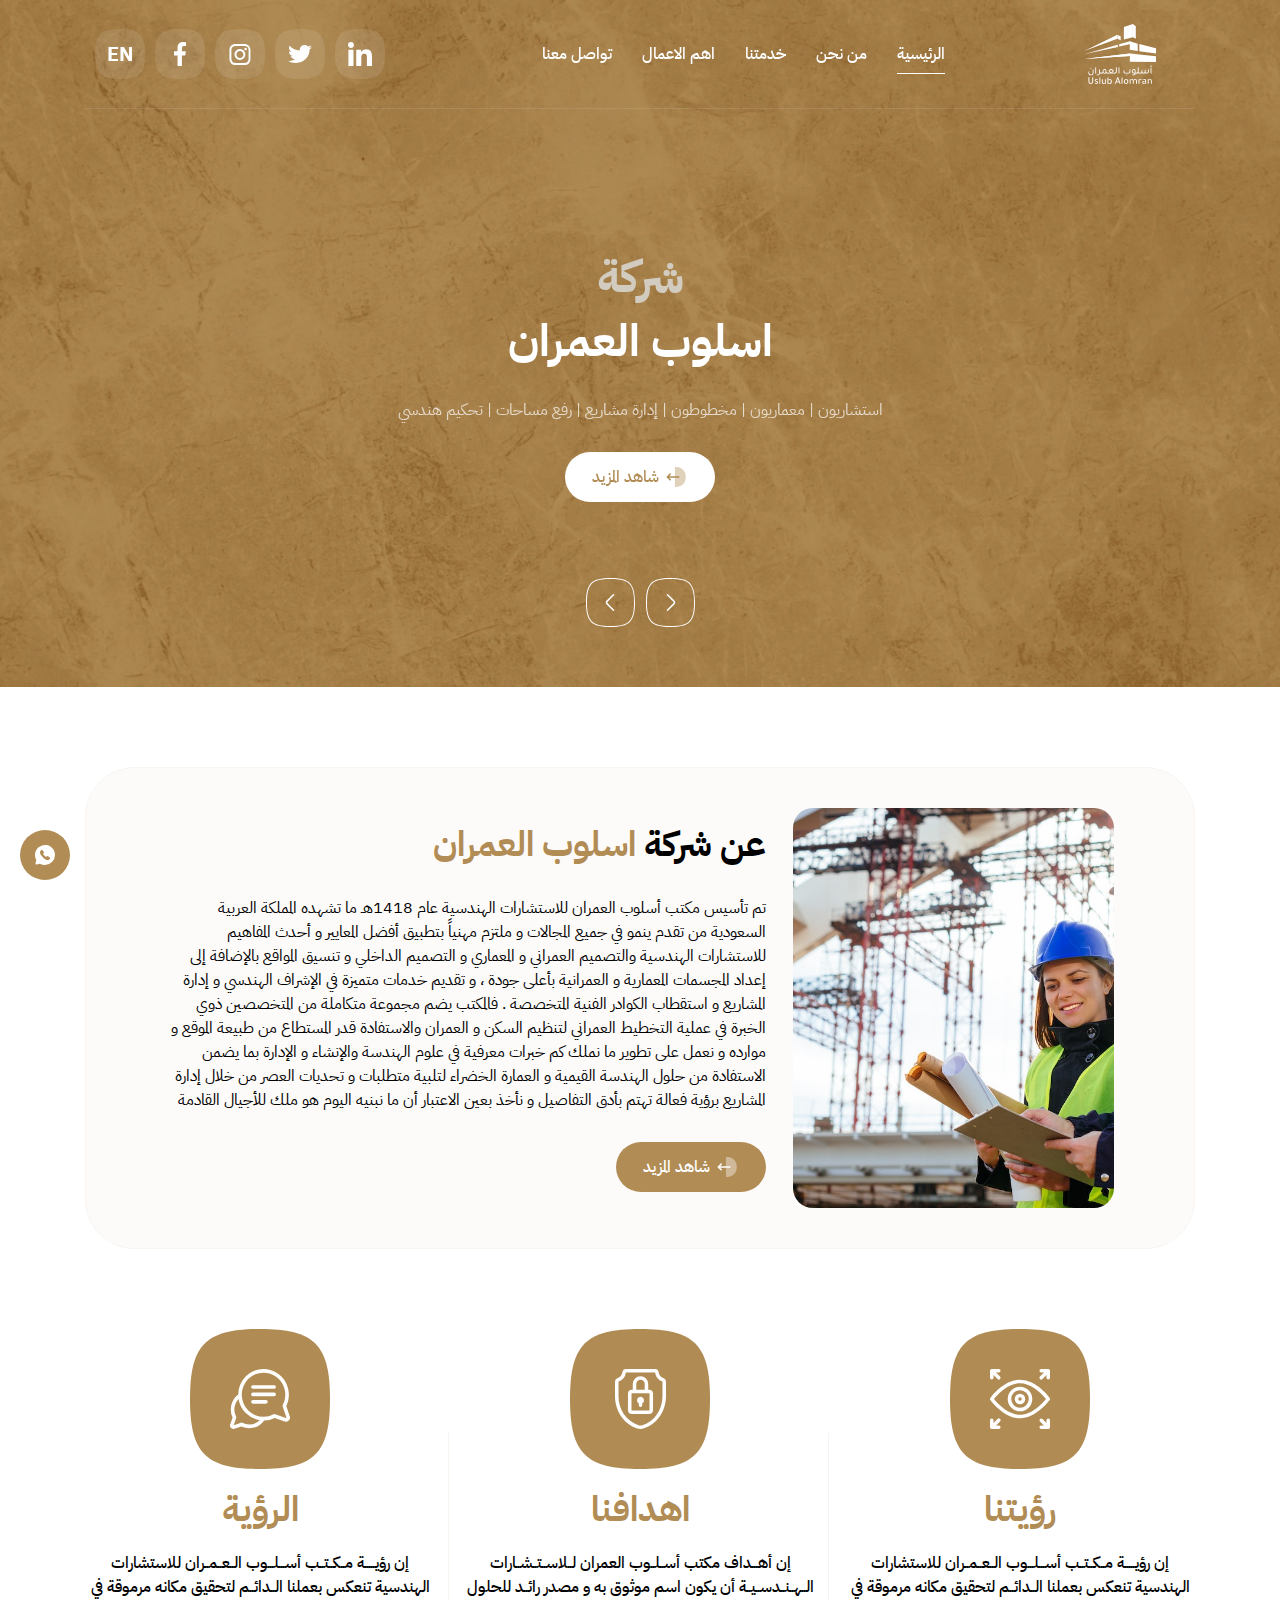
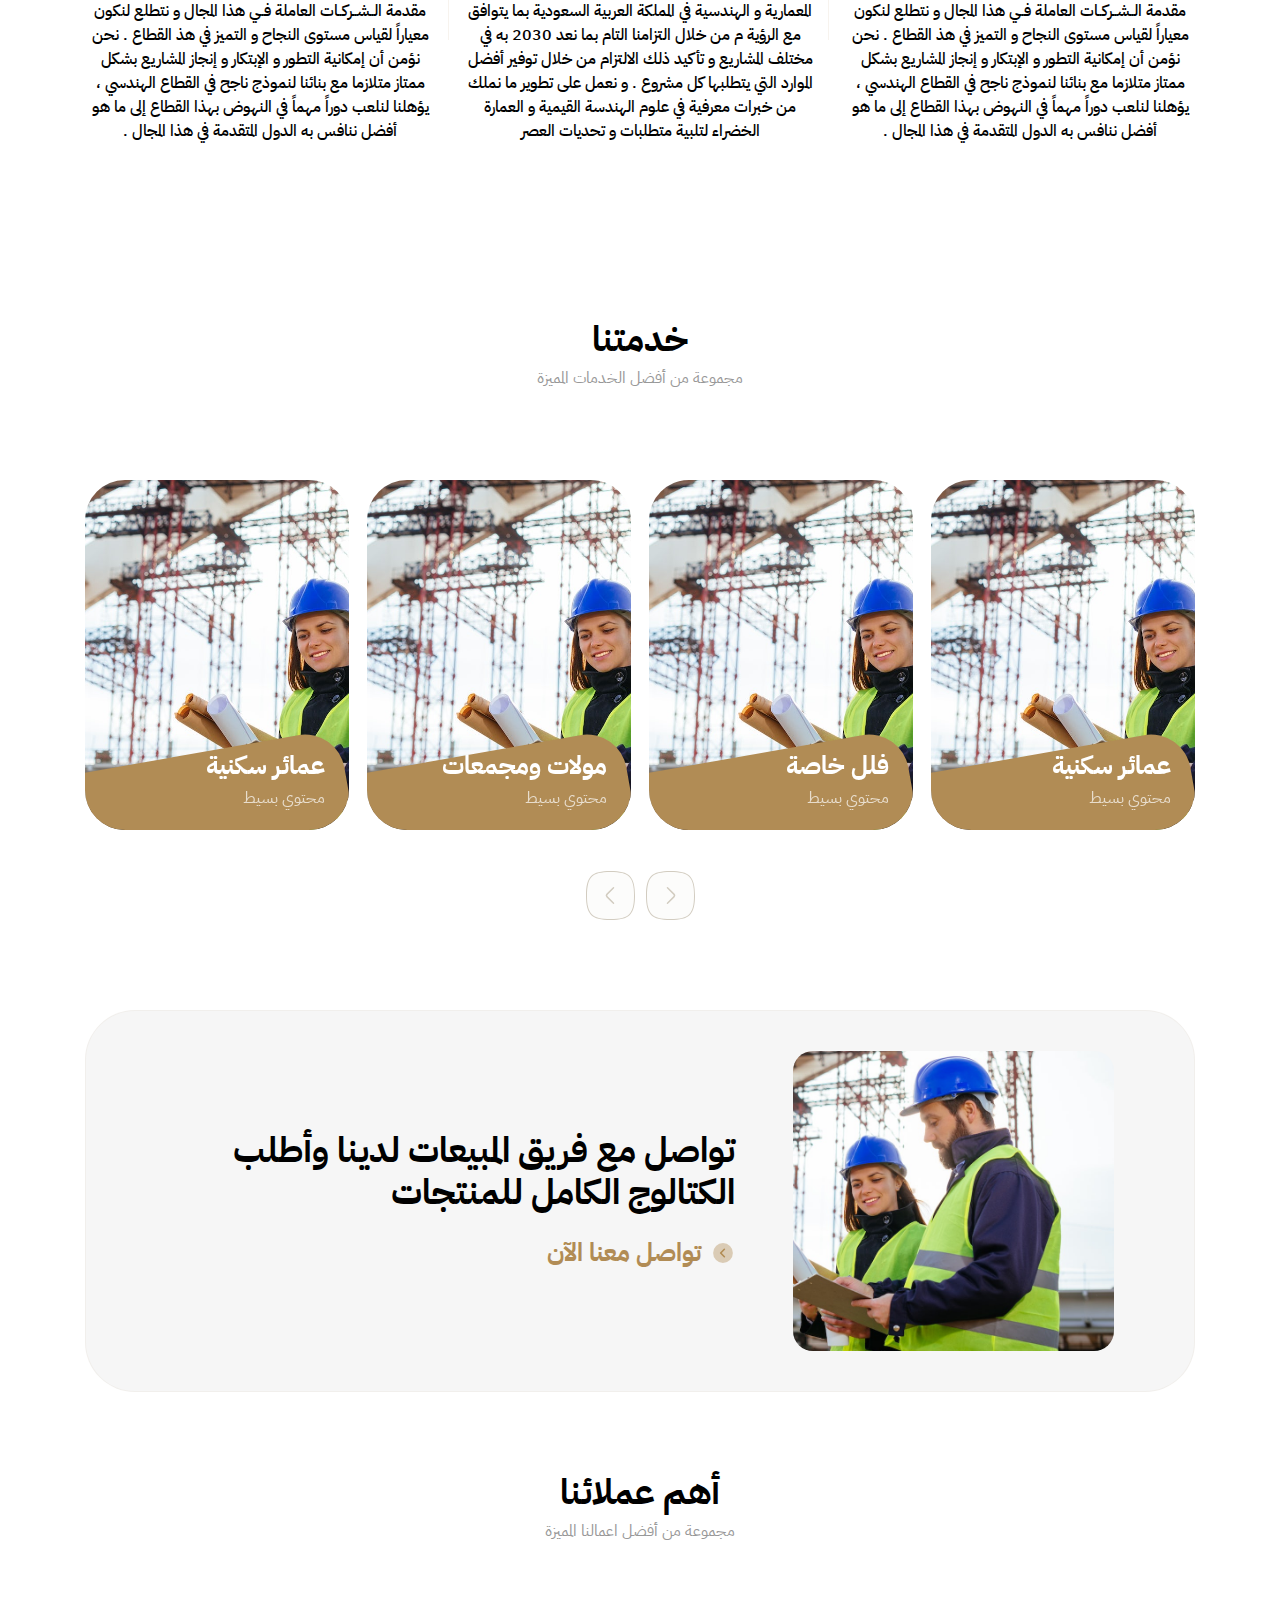
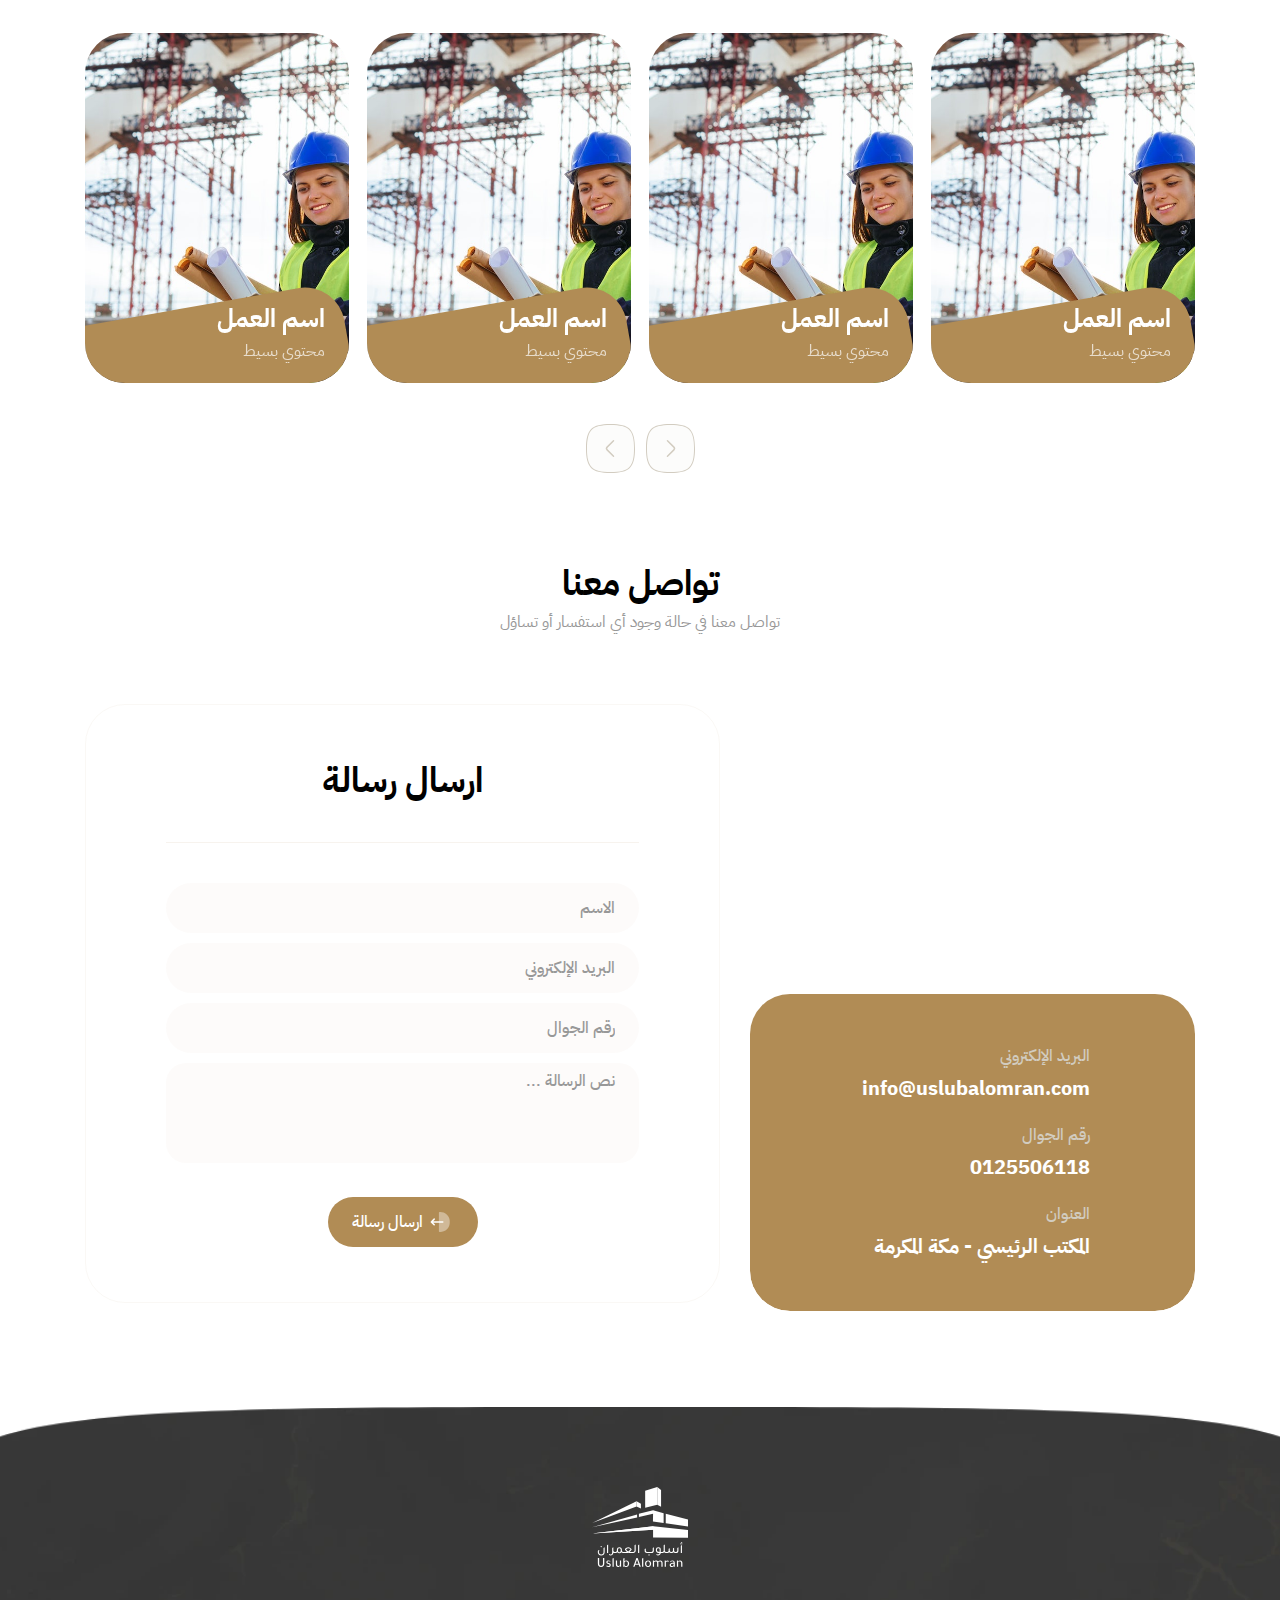
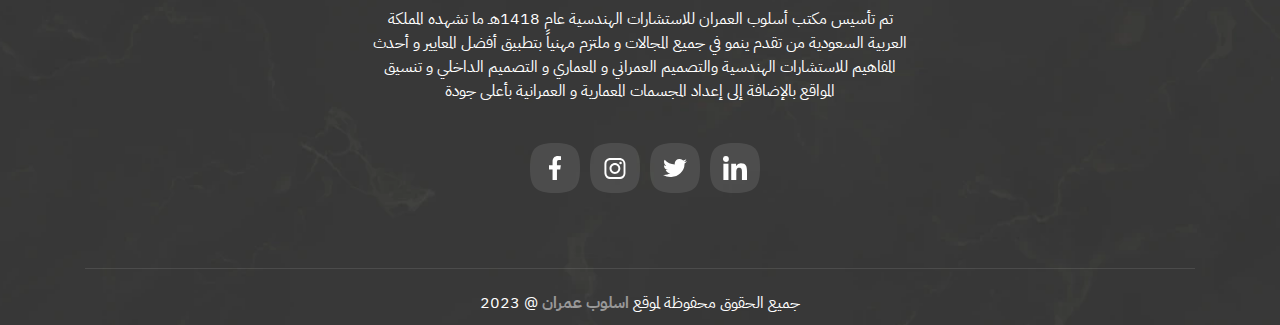
==== index.html @ 4a1d286d "add landing page" ====
<!DOCTYPE html>
<html dir="rtl">
  <head>
    <meta charset="utf-8" />
    <meta name="description" content="...." />
    <meta name="author" content="misara adel" />
    <meta name="viewport" content="width=device-width, initial-scale=1, shrink-to-fit=no" />
    <title>
     شركة اسلوب العمران
    </title>
    <link rel="shortcut icon" href="assets/images/icon.svg" type="image/x-icon"/>
    <link rel="stylesheet" href="assets/css/lib/animate.css" />
    <!-- <link rel="stylesheet" href="assets/css/lib/bootstrap.css" /> -->
    <link rel="stylesheet" href="assets/css/lib/bootstrap-rtl.min.css" />
    <link rel="stylesheet" href="assets/css/lib/swiper-bundle.min.css" />
    <link rel="stylesheet" href="assets/css/style.css" />
    <link rel="stylesheet" href="assets/css/font_ar.css" />
    <!-- <link rel="stylesheet" href="assets/css/font_en.css" /> -->
  </head>
  <body>
    <nav class="navbar">
      <div class="container">
        <div class="content">
          <div class="hamburger">
            <span class="line"></span>
            <span class="line"></span>
            <span class="line"></span>
          </div>
          
          <a href="#" class="brand-name">
            <img src="assets/images/logo.svg" loading="lazy" alt="" />
          </a>

          <div class="nav-contain">
            <ul class="navbar-nav">
              <li class="nav-item">
                <a href="#" class="nav-link active">
                  الرئيسية
                </a>
              </li>
  
              <li class="nav-item">
                <a href="#" class="nav-link">
                  من نحن
                </a>
              </li>
  
              <li class="nav-item">
                <a href="#" class="nav-link">
                  خدمتنا
                </a>
              </li>
  
              <li class="nav-item">
                <a href="#" class="nav-link">
                  اهم الاعمال
                </a>
              </li>
  
              <li class="nav-item">
                <a href="#" class="nav-link">
                  تواصل معنا
                </a>
              </li>
            </ul>
  
            <ul class="socail-media">
              <li>
                <a href="#" class="icon">
                  <img src="assets/images/icons/linked.svg" loading="lazy" alt="" />
                </a>
              </li>
  
              <li>
                <a href="#" class="icon">
                  <img src="assets/images/icons/twitter.svg" loading="lazy" alt="" />
                </a>
              </li>
  
              <li>
                <a href="#" class="icon">
                  <img src="assets/images/icons/insta.svg" loading="lazy" alt="" />
                </a>
              </li>
  
              <li>
                <a href="#" class="icon">
                  <img src="assets/images/icons/facebook.svg" loading="lazy" alt="" />
                </a>
              </li>
  
              <li>
                <a href="#" class="icon">
                  <span>
                    EN
                  </span>
                </a>
              </li>
            </ul>
          </div>
        </div>
      </div>
    </nav>

    <main>
      <header>
        <div class="container">
          <div class="swiper swiper-header">
            <div class="swiper-wrapper">
              <div class="swiper-slide">
                <div class="row">
                  <div class="col-lg-6 col-12 mx-auto">
                    <div class="contain">
                      <h1>
                        <span>
                         شركة 
                        </span>
    
                        اسلوب العمران
                      </h1>
    
                      <p>
                        استشاريون | معماريون | مخطوطون | إدارة مشاريع | رفع مساحات | تحكيم هندسي
                      </p>
    
                      <a href="#" class="custom-btn light-color">
                        <img src="assets/images/icons/left_arrow.svg" loading="lazy" alt="" />
    
                        <span>
                          شاهد المزيد
                        </span>
                      </a>
                    </div>
                  </div>
                </div>
              </div>

              <div class="swiper-slide">
                <div class="row">
                  <div class="col-lg-6 col-12 mx-auto">
                    <div class="contain">
                      <h1>
                        <span>
                         شركة 
                        </span>
    
                        اسلوب العمران
                      </h1>
    
                      <p>
                        استشاريون | معماريون | مخطوطون | إدارة مشاريع | رفع مساحات | تحكيم هندسي
                      </p>
    
                      <a href="#" class="custom-btn light-color">
                        <img src="assets/images/icons/left_arrow.svg" loading="lazy" alt="" />
    
                        <span>
                          شاهد المزيد
                        </span>
                      </a>
                    </div>
                  </div>
                </div>
              </div>

              <div class="swiper-slide">
                <div class="row">
                  <div class="col-lg-6 col-12 mx-auto">
                    <div class="contain">
                      <h1>
                        <span>
                         شركة 
                        </span>
    
                        اسلوب العمران
                      </h1>
    
                      <p>
                        استشاريون | معماريون | مخطوطون | إدارة مشاريع | رفع مساحات | تحكيم هندسي
                      </p>
    
                      <a href="#" class="custom-btn light-color">
                        <img src="assets/images/icons/left_arrow.svg" loading="lazy" alt="" />
    
                        <span>
                          شاهد المزيد
                        </span>
                      </a>
                    </div>
                  </div>
                </div>
              </div>
            </div>
  
            <div class="swiper-button-next"></div>
            <div class="swiper-button-prev"></div>
          </div>
        </div>
      </header>

      <section class="about-us general-section">
        <div class="container">
          <div class="contain">
            <div class="image-content">
              <img src="assets/images/about_us.jpeg" loading="lazy" alt="" />
            </div>

            <div class="data">
              <h1>
                عن شركة  

                <span>
                  اسلوب العمران
                </span>
              </h1>

              <p>
                تم تأسيس مكتب أسلوب العمران للاستشارات الهندسية عام 1418هـ ما تشهده المملكة العربية السعودية من تقدم ينمو في جميع المجالات و ملتزم مهنياً بتطبيق أفضل المعايير و أحدث المفاهيم للاستشارات الهندسية والتصميم العمراني و المعماري و التصميم الداخلي و تنسيق المواقع بالإضافة إلى إعداد المجسمات المعمارية و العمرانية بأعلى جودة ، و تقديم خدمات متميزة في الإشراف الهندسي و إدارة المشاريع و استقطاب الكوادر الفنية المتخصصة . فالمكتب يضم مجموعة متكاملة من المتخصصين ذوي الخبرة في عملية التخطيط العمراني لتنظيم السكن و العمران والاستفادة قدر المستطاع من طبيعة الموقع و موارده و نعمل على تطوير ما نملك كم خبرات معرفية في علوم الهندسة والإنشاء و الإدارة بما يضمن الاستفادة من حلول الهندسة القيمية و العمارة الخضراء لتلبية متطلبات و تحديات العصر من خلال إدارة المشاريع برؤية فعالة تهتم بأدق التفاصيل و نأخذ بعين الاعتبار أن ما نبنيه اليوم هو ملك للأجيال القادمة
              </p>

              <a href="#" class="custom-btn primary-color">
                <img src="assets/images/icons/left_arrow.svg" loading="lazy" alt="" />

                <span>
                  شاهد المزيد
                </span>
              </a>
            </div>
          </div>
        </div>
      </section>

      <section class="features general-section padding-section">
        <div class="container">
          <div class="row">
            <div class="col-lg-4 col-12 mb-3 features-box">
              <div class="box">
                <div class="image-content">
                  <img src="assets/images/features/feature_1.svg" loading="lazy" alt="" />
                </div>

                <div class="contain">
                  <h1>
                    رؤيتنا
                  </h1>

                  <p>
                    إن رؤيـــــة مــكــتــب أســـلـــوب الــعــمــران للاستشارات الهندسية تنعكس بعملنا الــدائــم لتحقيق مكانه مرموقة في مقدمة الــشــركــات العاملة فــي هذا المجال و نتطلع لنكون معياراً لقياس مستوى النجاح و التميز في هذ القطاع . نحن نؤمن أن إمكانية التطور و الإبتكار و إنجاز المشاريع بشكل ممتاز متلازما مع بنائنا لنموذج ناجح في القطاع الهندسي ، يؤهلنا لنلعب دوراً مهماً في النهوض بهذا القطاع إلى ما هو أفضل ننافس به الدول المتقدمة في هذا المجال .
                  </p>
                </div>
              </div>
            </div>

            <div class="col-lg-4 col-12 mb-3 features-box">
              <div class="box">
                <div class="image-content">
                  <img src="assets/images/features/feature_2.svg" loading="lazy" alt="" />
                </div>

                <div class="contain">
                  <h1>
                    اهدافنا
                  </h1>

                  <p>
                    إن أهـــداف مكتب أســلــوب العمران لــلاســتــشــارات الــهــنــدســيــة أن يكون اسم موثوق به و مصدر رائــد للحلول المعمارية و الهندسية في المملكة العربية السعودية بما يتوافق مع الرؤية م من خلال التزامنا التام بما نعد 2030 به في مختلف المشاريع و تأكيد ذلك الالتزام من خلال توفير أفضل الموارد التي يتطلبها كل مشروع . و نعمل على تطوير ما نملك من خبرات معرفية في علوم الهندسة القيمية و العمارة الخضراء لتلبية متطلبات و تحديات العصر 
                  </p>
                </div>
              </div>
            </div>

            <div class="col-lg-4 col-12 mb-3 features-box">
              <div class="box">
                <div class="image-content">
                  <img src="assets/images/features/feature_3.svg" loading="lazy" alt="" />
                </div>

                <div class="contain">
                  <h1>
                    الرؤية
                  </h1>

                  <p>
                    إن رؤيـــــة مــكــتــب أســـلـــوب الــعــمــران للاستشارات الهندسية تنعكس بعملنا الــدائــم لتحقيق مكانه مرموقة في مقدمة الــشــركــات العاملة فــي هذا المجال و نتطلع لنكون معياراً لقياس مستوى النجاح و التميز في هذ القطاع . نحن نؤمن أن إمكانية التطور و الإبتكار و إنجاز المشاريع بشكل ممتاز متلازما مع بنائنا لنموذج ناجح في القطاع الهندسي ، يؤهلنا لنلعب دوراً مهماً في النهوض بهذا القطاع إلى ما هو أفضل ننافس به الدول المتقدمة في هذا المجال .
                  </p>
                </div>
              </div>
            </div>
          </div>
        </div>
      </section>

      <section class="product general-section">
        <div class="container">
          <div class="heading">
            <h1>
              خدمتنا
            </h1>

            <p>
              مجموعة من أفضل الخدمات المميزة
            </p>
          </div>

          <div class="product-contain">
            <div class="swiper swiper-product">
              <div class="swiper-wrapper">
                <div class="swiper-slide">
                  <div class="product-box">
                    <img src="assets/images/about_us.jpeg" loading="lazy" alt="" />

                    <div class="contain">
                      <h2>
                        عمائر سكنية
                      </h2>

                      <p>
                        محتوي بسيط
                      </p>
                    </div>

                    <div class="data-apear">
                      <h2 class="title">
                        عمائر سكنية وفندقية
                      </h2>

                      <p>
                        هناك حقيقة مثبتة منذ زمن طويل وهي أن المحتوى المقروء لصفحة ما سيلهي القارئ عن التركيز على الشكل الخارجي للنص أو شكل توضع الفقرات في الصفحة التي يقرأها. ولذلك يتم استخدام طريقة لوريم إيبسوم لأنها تعطي توزيعاَ طبيعياَ -إلى حد ما- للأحرف
                      </p>

                      <a href="#" class="see-more">
                        <img src="assets/images/icons/right_arrow_wihte.svg" loading="lazy" alt="" />

                        <span>
                          شاهد المزيد
                        </span>
                      </a>
                    </div>
                  </div>
                </div>

                <div class="swiper-slide">
                  <div class="product-box">
                    <img src="assets/images/about_us.jpeg" loading="lazy" alt="" />

                    <div class="contain">
                      <h2>
                        فلل خاصة
                      </h2>

                      <p>
                        محتوي بسيط
                      </p>
                    </div>

                    <div class="data-apear">
                      <h2 class="title">
                        فلل خاصة
                      </h2>

                      <p>
                        هناك حقيقة مثبتة منذ زمن طويل وهي أن المحتوى المقروء لصفحة ما سيلهي القارئ عن التركيز على الشكل الخارجي للنص أو شكل توضع الفقرات في الصفحة التي يقرأها. ولذلك يتم استخدام طريقة لوريم إيبسوم لأنها تعطي توزيعاَ طبيعياَ -إلى حد ما- للأحرف
                      </p>

                      <a href="#" class="see-more">
                        <img src="assets/images/icons/right_arrow_wihte.svg" loading="lazy" alt="" />

                        <span>
                          شاهد المزيد
                        </span>
                      </a>
                    </div>
                  </div>
                </div>

                <div class="swiper-slide">
                  <div class="product-box">
                    <img src="assets/images/about_us.jpeg" loading="lazy" alt="" />

                    <div class="contain">
                      <h2>
                        مولات ومجمعات
                      </h2>

                      <p>
                        محتوي بسيط
                      </p>
                    </div>

                    <div class="data-apear">
                      <h2 class="title">
                        مولات ومجمعات تجارية ورياضية
                      </h2>

                      <p>
                        هناك حقيقة مثبتة منذ زمن طويل وهي أن المحتوى المقروء لصفحة ما سيلهي القارئ عن التركيز على الشكل الخارجي للنص أو شكل توضع الفقرات في الصفحة التي يقرأها. ولذلك يتم استخدام طريقة لوريم إيبسوم لأنها تعطي توزيعاَ طبيعياَ -إلى حد ما- للأحرف
                      </p>

                      <a href="#" class="see-more">
                        <img src="assets/images/icons/right_arrow_wihte.svg" loading="lazy" alt="" />

                        <span>
                          شاهد المزيد
                        </span>
                      </a>
                    </div>
                  </div>
                </div>

                <div class="swiper-slide">
                  <div class="product-box">
                    <img src="assets/images/about_us.jpeg" loading="lazy" alt="" />

                    <div class="contain">
                      <h2>
                        عمائر سكنية
                      </h2>

                      <p>
                        محتوي بسيط
                      </p>
                    </div>

                    <div class="data-apear">
                      <h2 class="title">
                        عمائر سكنية وفندقية
                      </h2>

                      <p>
                        هناك حقيقة مثبتة منذ زمن طويل وهي أن المحتوى المقروء لصفحة ما سيلهي القارئ عن التركيز على الشكل الخارجي للنص أو شكل توضع الفقرات في الصفحة التي يقرأها. ولذلك يتم استخدام طريقة لوريم إيبسوم لأنها تعطي توزيعاَ طبيعياَ -إلى حد ما- للأحرف
                      </p>

                      <a href="#" class="see-more">
                        <img src="assets/images/icons/right_arrow_wihte.svg" loading="lazy" alt="" />

                        <span>
                          شاهد المزيد
                        </span>
                      </a>
                    </div>
                  </div>
                </div>

                <div class="swiper-slide">
                  <div class="product-box">
                    <img src="assets/images/about_us.jpeg" loading="lazy" alt="" />

                    <div class="contain">
                      <h2>
                        فلل خاصة
                      </h2>

                      <p>
                        محتوي بسيط
                      </p>
                    </div>

                    <div class="data-apear">
                      <h2 class="title">
                        فلل خاصة
                      </h2>

                      <p>
                        هناك حقيقة مثبتة منذ زمن طويل وهي أن المحتوى المقروء لصفحة ما سيلهي القارئ عن التركيز على الشكل الخارجي للنص أو شكل توضع الفقرات في الصفحة التي يقرأها. ولذلك يتم استخدام طريقة لوريم إيبسوم لأنها تعطي توزيعاَ طبيعياَ -إلى حد ما- للأحرف
                      </p>

                      <a href="#" class="see-more">
                        <img src="assets/images/icons/right_arrow_wihte.svg" loading="lazy" alt="" />

                        <span>
                          شاهد المزيد
                        </span>
                      </a>
                    </div>
                  </div>
                </div>

                <div class="swiper-slide">
                  <div class="product-box">
                    <img src="assets/images/about_us.jpeg" loading="lazy" alt="" />

                    <div class="contain">
                      <h2>
                        مولات ومجمعات
                      </h2>

                      <p>
                        محتوي بسيط
                      </p>
                    </div>

                    <div class="data-apear">
                      <h2 class="title">
                        مولات ومجمعات تجارية ورياضية
                      </h2>

                      <p>
                        هناك حقيقة مثبتة منذ زمن طويل وهي أن المحتوى المقروء لصفحة ما سيلهي القارئ عن التركيز على الشكل الخارجي للنص أو شكل توضع الفقرات في الصفحة التي يقرأها. ولذلك يتم استخدام طريقة لوريم إيبسوم لأنها تعطي توزيعاَ طبيعياَ -إلى حد ما- للأحرف
                      </p>

                      <a href="#" class="see-more">
                        <img src="assets/images/icons/right_arrow_wihte.svg" loading="lazy" alt="" />

                        <span>
                          شاهد المزيد
                        </span>
                      </a>
                    </div>
                  </div>
                </div>
              </div>
  
              <div class="swiper-button-next"></div>
              <div class="swiper-button-prev"></div>
            </div>
          </div>
        </div>
      </section>

      <section class="about-us general-section">
        <div class="container">
          <div class="contain contact-now">
            <div class="image-content">
              <img src="assets/images/about_us.jpeg" loading="lazy" alt="" />
            </div>

            <div class="data">
              <div class="data-contain">
                <h1>
                  تواصل مع فريق المبيعات لدينا وأطلب الكتالوج الكامل للمنتجات
                </h1>
  
                <a href="#" class="show-more">
                  <img src="assets/images/icons/arrow_left_circle.svg" loading="lazy" alt="" />
  
                  <span>
                    تواصل معنا الآن
                  </span>
                </a>
              </div>
            </div>
          </div>
        </div>
      </section>

      <section class="product padding-section general-section">
        <div class="container">
          <div class="heading">
            <h1>
              أهم عملائنا
            </h1>

            <p>
              مجموعة من أفضل اعمالنا المميزة
            </p>
          </div>

          <div class="product-contain">
            <div class="swiper swiper-product">
              <div class="swiper-wrapper">
                <div class="swiper-slide">
                  <div class="product-box">
                    <img src="assets/images/about_us.jpeg" loading="lazy" alt="" />

                    <div class="contain">
                      <h2>
                        اسم العمل 
                      </h2>

                      <p>
                        محتوي بسيط
                      </p>
                    </div>

                    <div class="data-apear">
                      <h2 class="title">
                        اسم العمل 
                      </h2>

                      <p>
                        هناك حقيقة مثبتة منذ زمن طويل وهي أن المحتوى المقروء لصفحة ما سيلهي القارئ عن التركيز على الشكل الخارجي للنص أو شكل توضع الفقرات في الصفحة التي يقرأها. ولذلك يتم استخدام طريقة لوريم إيبسوم لأنها تعطي توزيعاَ طبيعياَ -إلى حد ما- للأحرف
                      </p>

                      <a href="#" class="see-more">
                        <img src="assets/images/icons/right_arrow_wihte.svg" loading="lazy" alt="" />

                        <span>
                          شاهد المزيد
                        </span>
                      </a>
                    </div>
                  </div>
                </div>

                <div class="swiper-slide">
                  <div class="product-box">
                    <img src="assets/images/about_us.jpeg" loading="lazy" alt="" />

                    <div class="contain">
                      <h2>
                        اسم العمل 
                      </h2>

                      <p>
                        محتوي بسيط
                      </p>
                    </div>

                    <div class="data-apear">
                      <h2 class="title">
                        اسم العمل 
                      </h2>

                      <p>
                        هناك حقيقة مثبتة منذ زمن طويل وهي أن المحتوى المقروء لصفحة ما سيلهي القارئ عن التركيز على الشكل الخارجي للنص أو شكل توضع الفقرات في الصفحة التي يقرأها. ولذلك يتم استخدام طريقة لوريم إيبسوم لأنها تعطي توزيعاَ طبيعياَ -إلى حد ما- للأحرف
                      </p>

                      <a href="#" class="see-more">
                        <img src="assets/images/icons/right_arrow_wihte.svg" loading="lazy" alt="" />

                        <span>
                          شاهد المزيد
                        </span>
                      </a>
                    </div>
                  </div>
                </div>

                <div class="swiper-slide">
                  <div class="product-box">
                    <img src="assets/images/about_us.jpeg" loading="lazy" alt="" />

                    <div class="contain">
                      <h2>
                        اسم العمل 
                      </h2>

                      <p>
                        محتوي بسيط
                      </p>
                    </div>

                    <div class="data-apear">
                      <h2 class="title">
                        اسم العمل 
                      </h2>

                      <p>
                        هناك حقيقة مثبتة منذ زمن طويل وهي أن المحتوى المقروء لصفحة ما سيلهي القارئ عن التركيز على الشكل الخارجي للنص أو شكل توضع الفقرات في الصفحة التي يقرأها. ولذلك يتم استخدام طريقة لوريم إيبسوم لأنها تعطي توزيعاَ طبيعياَ -إلى حد ما- للأحرف
                      </p>

                      <a href="#" class="see-more">
                        <img src="assets/images/icons/right_arrow_wihte.svg" loading="lazy" alt="" />

                        <span>
                          شاهد المزيد
                        </span>
                      </a>
                    </div>
                  </div>
                </div>

                <div class="swiper-slide">
                  <div class="product-box">
                    <img src="assets/images/about_us.jpeg" loading="lazy" alt="" />

                    <div class="contain">
                      <h2>
                        اسم العمل 
                      </h2>

                      <p>
                        محتوي بسيط
                      </p>
                    </div>

                    <div class="data-apear">
                      <h2 class="title">
                        اسم العمل 
                      </h2>

                      <p>
                        هناك حقيقة مثبتة منذ زمن طويل وهي أن المحتوى المقروء لصفحة ما سيلهي القارئ عن التركيز على الشكل الخارجي للنص أو شكل توضع الفقرات في الصفحة التي يقرأها. ولذلك يتم استخدام طريقة لوريم إيبسوم لأنها تعطي توزيعاَ طبيعياَ -إلى حد ما- للأحرف
                      </p>

                      <a href="#" class="see-more">
                        <img src="assets/images/icons/right_arrow_wihte.svg" loading="lazy" alt="" />

                        <span>
                          شاهد المزيد
                        </span>
                      </a>
                    </div>
                  </div>
                </div>

                <div class="swiper-slide">
                  <div class="product-box">
                    <img src="assets/images/about_us.jpeg" loading="lazy" alt="" />

                    <div class="contain">
                      <h2>
                        اسم العمل 
                      </h2>

                      <p>
                        محتوي بسيط
                      </p>
                    </div>

                    <div class="data-apear">
                      <h2 class="title">
                        اسم العمل 
                      </h2>

                      <p>
                        هناك حقيقة مثبتة منذ زمن طويل وهي أن المحتوى المقروء لصفحة ما سيلهي القارئ عن التركيز على الشكل الخارجي للنص أو شكل توضع الفقرات في الصفحة التي يقرأها. ولذلك يتم استخدام طريقة لوريم إيبسوم لأنها تعطي توزيعاَ طبيعياَ -إلى حد ما- للأحرف
                      </p>

                      <a href="#" class="see-more">
                        <img src="assets/images/icons/right_arrow_wihte.svg" loading="lazy" alt="" />

                        <span>
                          شاهد المزيد
                        </span>
                      </a>
                    </div>
                  </div>
                </div>

                <div class="swiper-slide">
                  <div class="product-box">
                    <img src="assets/images/about_us.jpeg" loading="lazy" alt="" />

                    <div class="contain">
                      <h2>
                        اسم العمل 
                      </h2>

                      <p>
                        محتوي بسيط
                      </p>
                    </div>

                    <div class="data-apear">
                      <h2 class="title">
                        اسم العمل 
                      </h2>

                      <p>
                        هناك حقيقة مثبتة منذ زمن طويل وهي أن المحتوى المقروء لصفحة ما سيلهي القارئ عن التركيز على الشكل الخارجي للنص أو شكل توضع الفقرات في الصفحة التي يقرأها. ولذلك يتم استخدام طريقة لوريم إيبسوم لأنها تعطي توزيعاَ طبيعياَ -إلى حد ما- للأحرف
                      </p>

                      <a href="#" class="see-more">
                        <img src="assets/images/icons/right_arrow_wihte.svg" loading="lazy" alt="" />

                        <span>
                          شاهد المزيد
                        </span>
                      </a>
                    </div>
                  </div>
                </div>
              </div>
  
              <div class="swiper-button-next"></div>
              <div class="swiper-button-prev"></div>
            </div>
          </div>
        </div>
      </section>

      <section class="contact-us">
        <div class="container">
          <div class="heading">
            <h1>
              تواصل معنا
            </h1>

            <p>
              تواصل معنا في حالة وجود أي استفسار أو تساؤل
            </p>
          </div>

          <div class="row">
            <div class="col-lg-5 col-12 mb-3">
              <div class="map-contain">
                <iframe src="https://www.google.com/maps/embed?pb=!1m14!1m12!1m3!1d27333.597829422626!2d31.6309504!3d31.090278399999995!2m3!1f0!2f0!3f0!3m2!1i1024!2i768!4f13.1!5e0!3m2!1sen!2seg!4v1669752931651!5m2!1sen!2seg" style="border:0;" allowfullscreen="" loading="lazy" referrerpolicy="no-referrer-when-downgrade"></iframe>

                <ul class="contact-data">
                  <li>
                    <a href="mailto:info@uslubalomran.com" class="data-contain" target="_blank">
                      <img src="assets/images/contact/sms.svg" loading="lazy" alt="" />
                      
                      <div class="data">
                        <p>
                          البريد الإلكتروني
                        </p>

                        <span class="item">
                          info@uslubalomran.com
                        </span>
                      </div>
                    </a>
                  </li>

                  <li>
                    <div class="data-contain">
                      <img src="assets/images/contact/phone.svg" loading="lazy" alt="" />
                      
                      <div class="data">
                        <p>
                         رقم الجوال
                        </p>

                        <a class="item" href="tel:0125506118" target="_blank">
                          0125506118
                        </a>
                      </div>
                    </div>
                  </li>

                  <li>
                    <a href="https://goo.gl/maps/FfLgVktSoB1WnQFBA" class="data-contain" target="_blank">
                      <img src="assets/images/contact/location.svg" loading="lazy" alt="" />
                      
                      <div class="data">
                        <p>
                          العنوان
                        </p>

                        <span class="item">
                          المكتب الرئيسي - مكة المكرمة
                        </span>
                      </div>
                    </a>
                  </li>
                </ul>
              </div>
            </div>

            <div class="col-lg-7 col-12">
              <div class="contact-form">
                <h2>
                  ارسال رسالة
                </h2>
                
                <form action="" class="from-contain">
                  <div class="form-group">
                    <input type="text" class="form-control" placeholder="الاسم" name="" value="" />
                  </div>
  
                  <div class="form-group">
                    <input type="text" class="form-control" placeholder="البريد الإلكتروني" name="" value="" />
                  </div>
  
                  <div class="form-group">
                    <input type="text" class="form-control" placeholder="رقم الجوال" name="" value="" />
                  </div>
  
                  <div class="form-group text-area">
                    <textarea name="" class="form-control" placeholder="نص الرسالة ..." id="" cols="30" rows="10"></textarea>
                  </div>

                  <button type="submit" class="custom-btn primary-color">
                    <img src="assets/images/icons/left_arrow.svg" loading="lazy" alt="" />
                    
                    <span>
                      ارسال رسالة
                    </span>
                  </button>
                </form>
              </div>
            </div>
          </div>
        </div>
      </section>
    </main>

    <footer>
      <div class="container">
        <div class="row">
          <div class="col-lg-6 col-12 mx-auto">
            <div class="contain">
              <a href="#" class="brand-name">
                <img src="assets/images/logo.svg" loading="lazy" alt="" />
              </a>

              <p>
                تم تأسيس مكتب أسلوب العمران للاستشارات الهندسية عام 1418هـ ما تشهده المملكة العربية السعودية من تقدم ينمو في جميع المجالات و ملتزم مهنياً بتطبيق أفضل المعايير و أحدث المفاهيم للاستشارات الهندسية والتصميم العمراني و المعماري و التصميم الداخلي و تنسيق المواقع بالإضافة إلى إعداد المجسمات المعمارية و العمرانية بأعلى جودة
              </p>

              <ul class="socail-media">
                <li>
                  <a href="#" class="icon">
                    <img src="assets/images/icons/linked.svg" loading="lazy" alt="" />
                  </a>
                </li>
    
                <li>
                  <a href="#" class="icon">
                    <img src="assets/images/icons/twitter.svg" loading="lazy" alt="" />
                  </a>
                </li>
    
                <li>
                  <a href="#" class="icon">
                    <img src="assets/images/icons/insta.svg" loading="lazy" alt="" />
                  </a>
                </li>
    
                <li>
                  <a href="#" class="icon">
                    <img src="assets/images/icons/facebook.svg" loading="lazy" alt="" />
                  </a>
                </li>
              </ul>
            </div>
          </div>
        </div>

        <div class="coprights">
          <p>
            جميع الحقوق محفوظة لموقع 
            <span>
              اسلوب عمران
            </span>
            @ 2023
          </p>
        </div>
      </div>
    </footer>
    
    <a href="#" class="fixed-icon">
      <img src="assets/images/icons/whatsapp.svg" loading="lazy" alt="" />
    </a>
    
    <script src="assets/js/lib/jquery4.js"></script>
    <script src="assets/js/lib/popper.js"></script>
    <script src="assets/js/lib/bootstrap.js"></script>
    <script src="assets/js/lib/swiper-bundle.min.js"></script>
    <script src="assets/js/main.js"></script>
  </body>
</html>
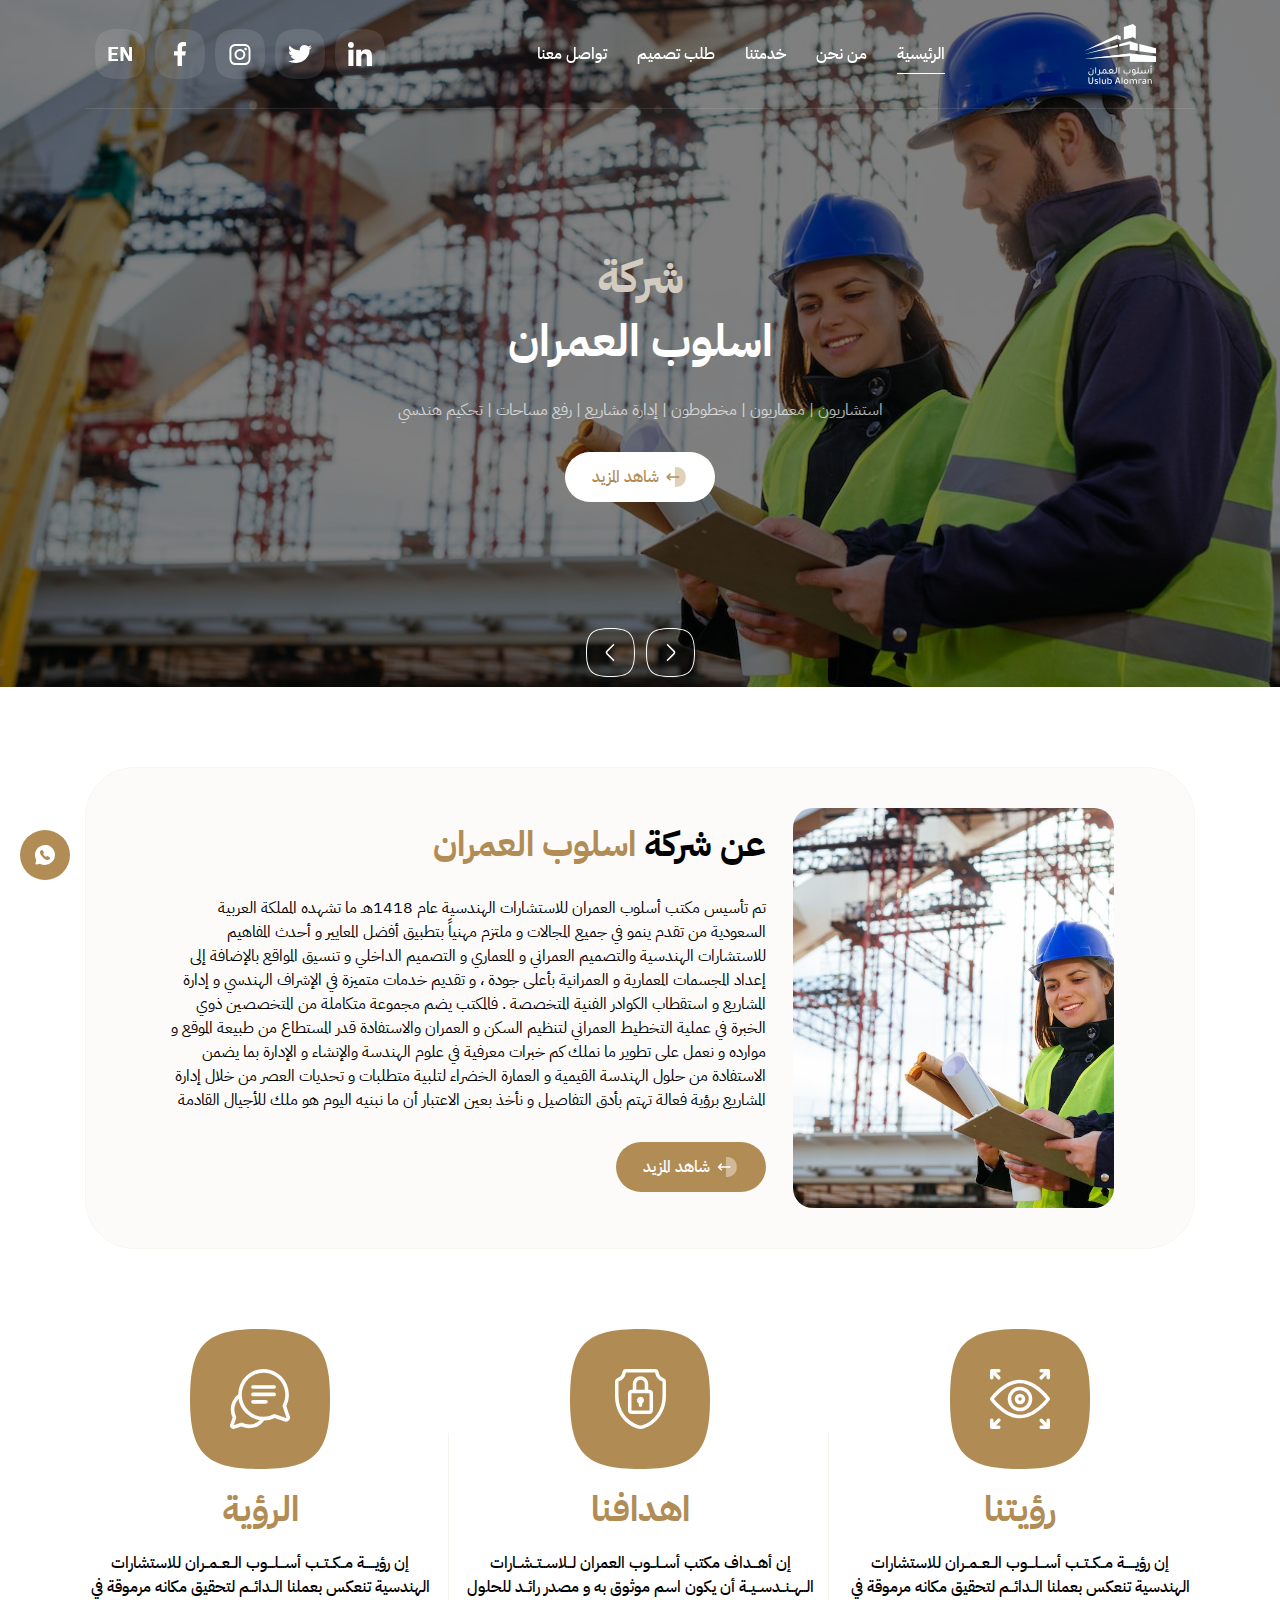
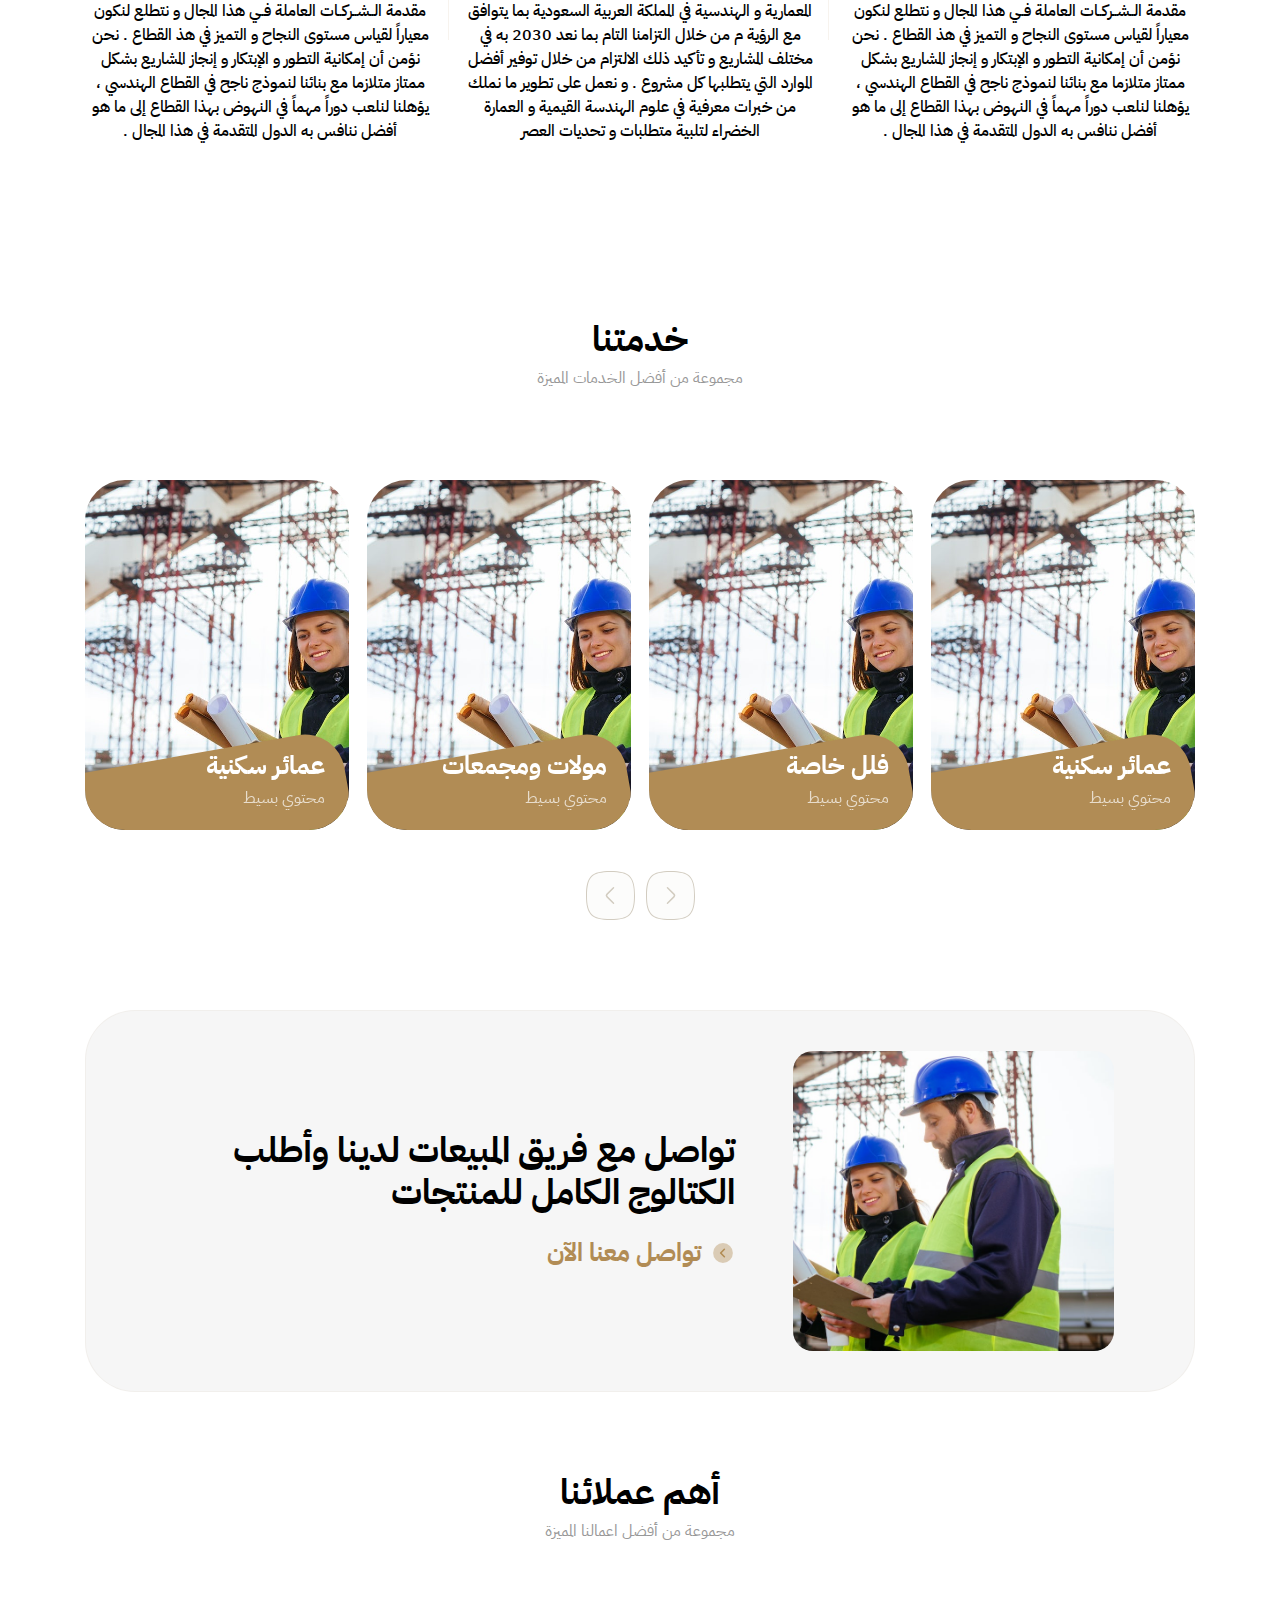
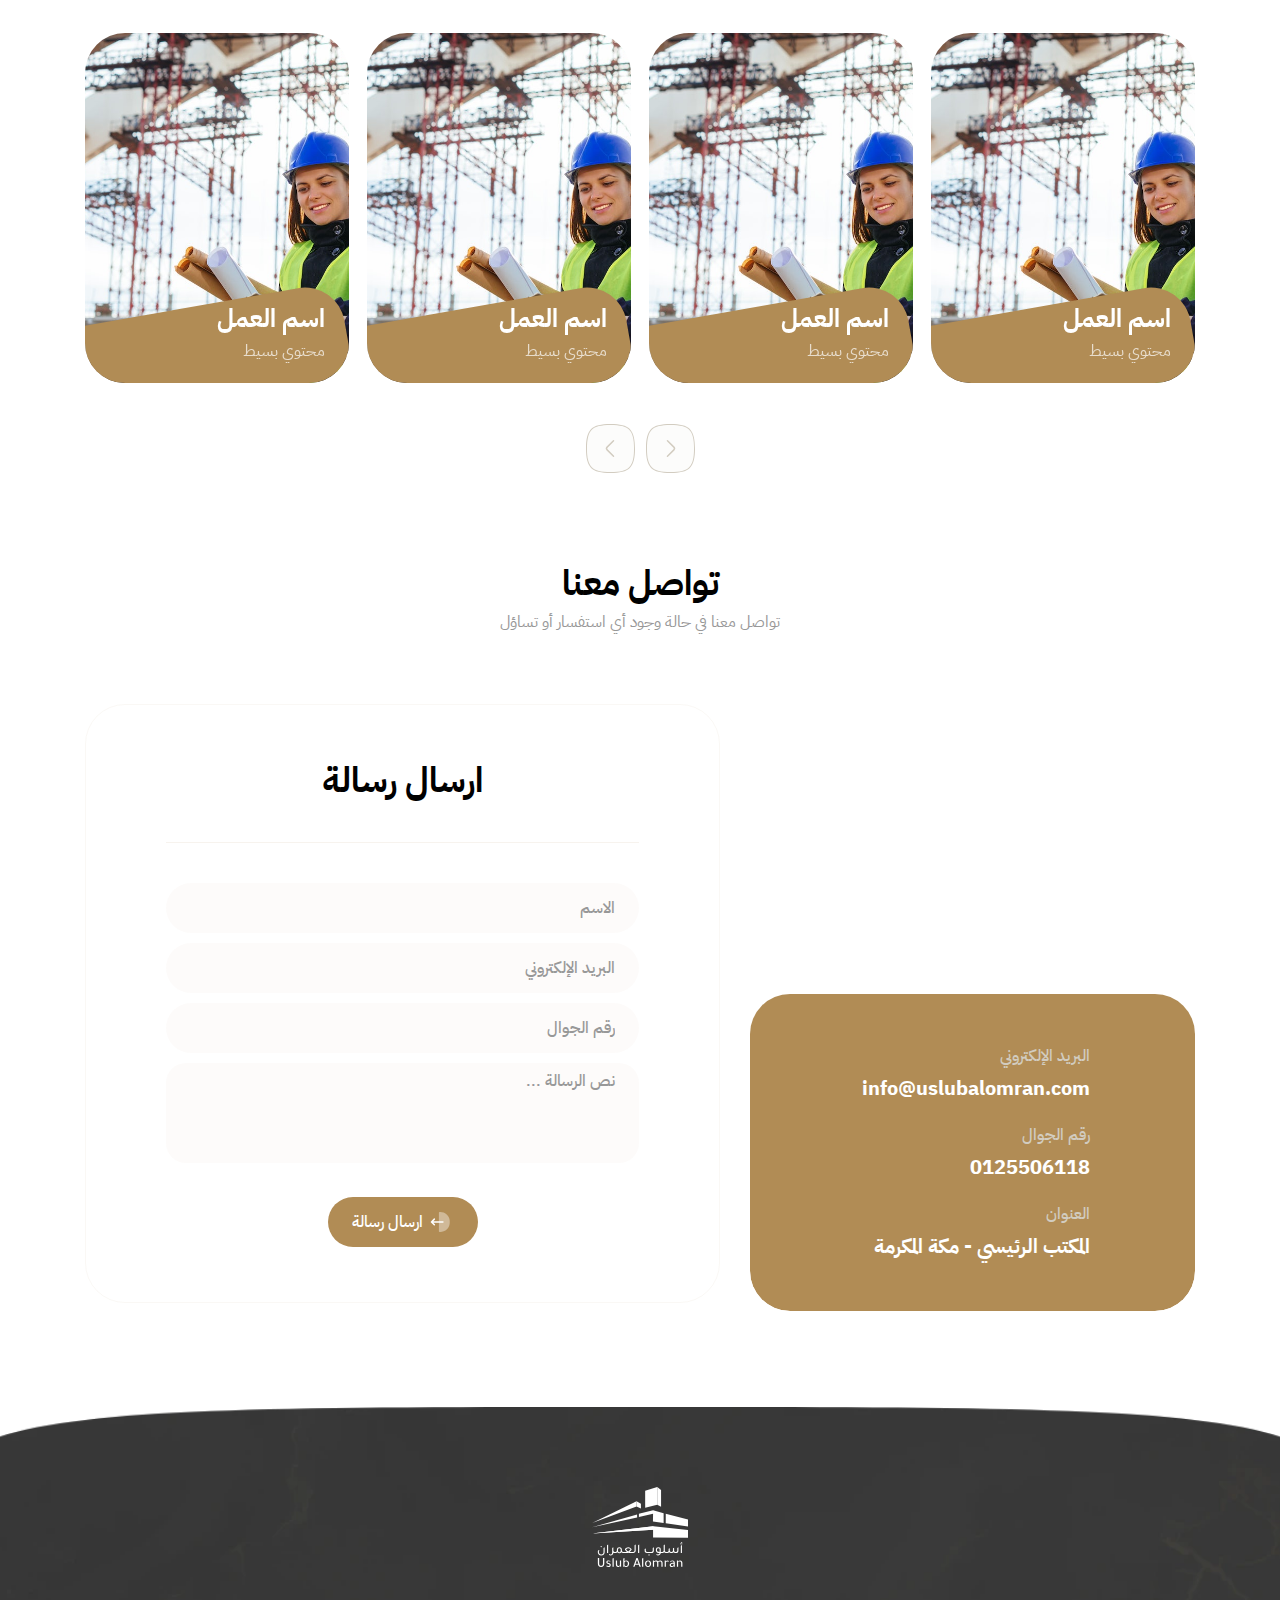
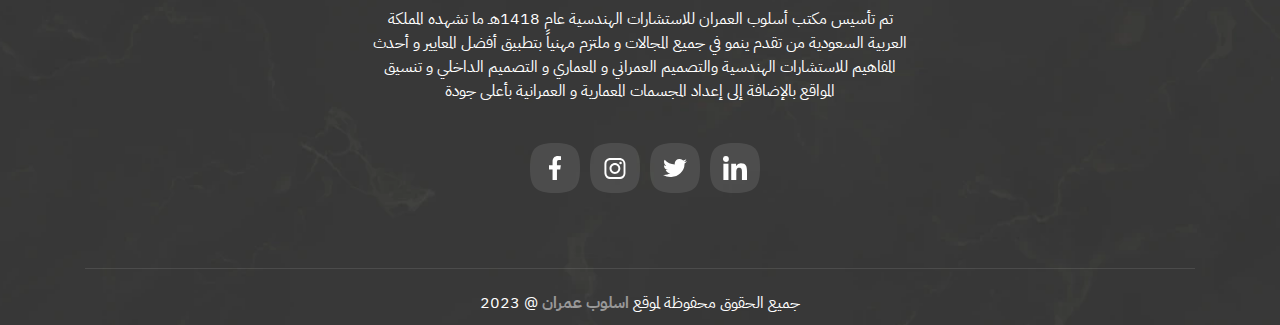
==== commit 71d9826c: "add design request" ====
--- a/index.html
+++ b/index.html
@@ -52,8 +52,8 @@
               </li>
   
               <li class="nav-item">
-                <a href="#" class="nav-link">
-                  اهم الاعمال
+                <a href="design-request.html" class="nav-link">
+                  طلب تصميم
                 </a>
               </li>
   
@@ -104,97 +104,95 @@
 
     <main>
       <header>
-        <div class="container">
-          <div class="swiper swiper-header">
-            <div class="swiper-wrapper">
-              <div class="swiper-slide">
-                <div class="row">
-                  <div class="col-lg-6 col-12 mx-auto">
-                    <div class="contain">
-                      <h1>
-                        <span>
-                         شركة 
-                        </span>
-    
-                        اسلوب العمران
-                      </h1>
-    
-                      <p>
-                        استشاريون | معماريون | مخطوطون | إدارة مشاريع | رفع مساحات | تحكيم هندسي
-                      </p>
-    
-                      <a href="#" class="custom-btn light-color">
-                        <img src="assets/images/icons/left_arrow.svg" loading="lazy" alt="" />
-    
-                        <span>
-                          شاهد المزيد
-                        </span>
-                      </a>
-                    </div>
-                  </div>
-                </div>
-              </div>
-
-              <div class="swiper-slide">
-                <div class="row">
-                  <div class="col-lg-6 col-12 mx-auto">
-                    <div class="contain">
-                      <h1>
-                        <span>
-                         شركة 
-                        </span>
-    
-                        اسلوب العمران
-                      </h1>
-    
-                      <p>
-                        استشاريون | معماريون | مخطوطون | إدارة مشاريع | رفع مساحات | تحكيم هندسي
-                      </p>
-    
-                      <a href="#" class="custom-btn light-color">
-                        <img src="assets/images/icons/left_arrow.svg" loading="lazy" alt="" />
-    
-                        <span>
-                          شاهد المزيد
-                        </span>
-                      </a>
-                    </div>
-                  </div>
-                </div>
-              </div>
-
-              <div class="swiper-slide">
-                <div class="row">
-                  <div class="col-lg-6 col-12 mx-auto">
-                    <div class="contain">
-                      <h1>
-                        <span>
-                         شركة 
-                        </span>
-    
-                        اسلوب العمران
-                      </h1>
-    
-                      <p>
-                        استشاريون | معماريون | مخطوطون | إدارة مشاريع | رفع مساحات | تحكيم هندسي
-                      </p>
-    
-                      <a href="#" class="custom-btn light-color">
-                        <img src="assets/images/icons/left_arrow.svg" loading="lazy" alt="" />
-    
-                        <span>
-                          شاهد المزيد
-                        </span>
-                      </a>
-                    </div>
-                  </div>
-                </div>
-              </div>
-            </div>
-  
-            <div class="swiper-button-next"></div>
-            <div class="swiper-button-prev"></div>
-          </div>
+        <div class="swiper swiper-header">
+          <div class="swiper-wrapper">
+            <div class="swiper-slide" style="background-image: url('assets/images/about_us.jpeg');">
+              <div class="row">
+                <div class="col-lg-6 col-12 mx-auto">
+                  <div class="contain">
+                    <h1>
+                      <span>
+                        شركة 
+                      </span>
+  
+                      اسلوب العمران
+                    </h1>
+  
+                    <p>
+                      استشاريون | معماريون | مخطوطون | إدارة مشاريع | رفع مساحات | تحكيم هندسي
+                    </p>
+  
+                    <a href="#" class="custom-btn light-color">
+                      <img src="assets/images/icons/left_arrow.svg" loading="lazy" alt="" />
+  
+                      <span>
+                        شاهد المزيد
+                      </span>
+                    </a>
+                  </div>
+                </div>
+              </div>
+            </div>
+
+            <div class="swiper-slide" style="background-image: url('assets/images/about_us.jpeg');">
+              <div class="row">
+                <div class="col-lg-6 col-12 mx-auto">
+                  <div class="contain">
+                    <h1>
+                      <span>
+                        شركة 
+                      </span>
+  
+                      اسلوب العمران
+                    </h1>
+  
+                    <p>
+                      استشاريون | معماريون | مخطوطون | إدارة مشاريع | رفع مساحات | تحكيم هندسي
+                    </p>
+  
+                    <a href="#" class="custom-btn light-color">
+                      <img src="assets/images/icons/left_arrow.svg" loading="lazy" alt="" />
+  
+                      <span>
+                        شاهد المزيد
+                      </span>
+                    </a>
+                  </div>
+                </div>
+              </div>
+            </div>
+
+            <div class="swiper-slide" style="background-image: url('assets/images/about_us.jpeg');">
+              <div class="row">
+                <div class="col-lg-6 col-12 mx-auto">
+                  <div class="contain">
+                    <h1>
+                      <span>
+                        شركة 
+                      </span>
+  
+                      اسلوب العمران
+                    </h1>
+  
+                    <p>
+                      استشاريون | معماريون | مخطوطون | إدارة مشاريع | رفع مساحات | تحكيم هندسي
+                    </p>
+  
+                    <a href="#" class="custom-btn light-color">
+                      <img src="assets/images/icons/left_arrow.svg" loading="lazy" alt="" />
+  
+                      <span>
+                        شاهد المزيد
+                      </span>
+                    </a>
+                  </div>
+                </div>
+              </div>
+            </div>
+          </div>
+
+          <div class="swiper-button-next"></div>
+          <div class="swiper-button-prev"></div>
         </div>
       </header>
 
--- a/assets/css/style.css
+++ b/assets/css/style.css
@@ -1576,17 +1576,32 @@
 
 header {
   width: 100%;
-  padding: 50px 0px;
+  padding: 0px 0px;
   position: relative;
-  background: url("../images/intro.png") center/cover no-repeat;
   z-index: 9;
   overflow: hidden;
 }
 header .swiper-wrapper {
   width: 100%;
-  padding: 200px 0px 135px;
+}
+header .swiper-slide {
+  padding: 250px 0px 185px;
+  width: 100%;
+  background-size: cover;
+  background-repeat: no-repeat;
+  background-position: center;
   position: relative;
   z-index: 9;
+}
+header .swiper-slide::after {
+  content: "";
+  position: absolute;
+  width: 100%;
+  height: 100%;
+  background-color: rgba(0, 0, 0, 0.5);
+  top: 0;
+  left: 0;
+  z-index: -1;
 }
 header .contain {
   width: 100%;
@@ -2078,23 +2093,30 @@
   color: var(--dark-color);
   margin-bottom: 40px;
 }
-.contact-us .contact-form .from-contain {
-  width: 100%;
-}
-.contact-us .contact-form .from-contain .form-group {
+
+.from-contain {
+  width: 100%;
+}
+.from-contain h2 {
+  font-size: 15px;
+  font-weight: 900;
+  color: var(--dark-color);
+  margin-bottom: 20px;
+}
+.from-contain .form-group {
   width: 100%;
   height: 50px;
   position: relative;
   margin-bottom: 10px;
 }
-.contact-us .contact-form .from-contain .form-group.text-area {
+.from-contain .form-group.text-area {
   height: 100px;
   margin-bottom: 34px;
 }
-.contact-us .contact-form .from-contain .form-group.text-area .form-control {
+.from-contain .form-group.text-area .form-control {
   border-radius: 20px;
 }
-.contact-us .contact-form .from-contain .form-group .form-control {
+.from-contain .form-group .form-control {
   width: 100%;
   height: 100%;
   border-radius: 25px;
@@ -2107,25 +2129,154 @@
   font-weight: 700;
   resize: none;
 }
-.contact-us .contact-form .from-contain .form-group .form-control::-moz-placeholder {
+.from-contain .form-group .form-control::-moz-placeholder {
   color: var(--gray-color);
   font-size: 16px;
   font-weight: 700;
 }
-.contact-us .contact-form .from-contain .form-group .form-control:-ms-input-placeholder {
+.from-contain .form-group .form-control:-ms-input-placeholder {
   color: var(--gray-color);
   font-size: 16px;
   font-weight: 700;
 }
-.contact-us .contact-form .from-contain .form-group .form-control::placeholder {
+.from-contain .form-group .form-control::placeholder {
   color: var(--gray-color);
   font-size: 16px;
   font-weight: 700;
 }
-.contact-us .contact-form .from-contain .form-group .form-control:hover, .contact-us .contact-form .from-contain .form-group .form-control:active {
+.from-contain .form-group .form-control:hover, .from-contain .form-group .form-control:active {
   background-color: rgba(177, 140, 85, 0.1);
 }
-.contact-us .contact-form .from-contain .custom-btn {
+.from-contain .upload-image {
+  width: 100%;
+  display: flex;
+  align-items: center;
+  align-content: center;
+  justify-content: space-between;
+  margin-bottom: 30px;
+}
+.from-contain .upload-image .upload-shape {
+  width: 100%;
+  padding: 36px 0px;
+  background-color: rgba(134, 85, 157, 0.04);
+  border-radius: 15px;
+  border: 1px solid rgba(134, 85, 157, 0.06);
+  display: flex !important;
+  align-content: center;
+  align-items: center;
+  justify-content: center;
+  position: relative;
+}
+.from-contain .upload-image .upload-shape.active {
+  width: calc(100% - 170px);
+}
+.from-contain .upload-image .upload-shape .custom-file-input {
+  width: 100%;
+  height: 100%;
+  position: absolute;
+  top: 0;
+  left: 0;
+  z-index: 9;
+  cursor: pointer;
+  opacity: 0;
+}
+.from-contain .upload-image .upload-shape img {
+  width: 50px;
+  height: 50px;
+  -o-object-fit: contain;
+     object-fit: contain;
+  -webkit-margin-end: 20px;
+          margin-inline-end: 20px;
+  filter: var(--secondary-filter);
+}
+.from-contain .upload-image .upload-shape .camera-data h2 {
+  color: var(--dark-blue);
+  font-size: 15px;
+  font-weight: 900;
+  margin-bottom: 10px;
+}
+.from-contain .upload-image .upload-shape .camera-data p {
+  color: #2ED2BC;
+  font-size: 14px;
+  font-weight: 500;
+  margin: 0px;
+}
+.from-contain .upload-image .image-content {
+  width: 155px !important;
+  height: 122px !important;
+  background-color: rgba(134, 85, 157, 0.04);
+  border-radius: 15px;
+  border: 1px solid rgba(134, 85, 157, 0.06);
+  display: none;
+}
+.from-contain .upload-image .image-content.active {
+  display: block;
+}
+.from-contain .wrapper {
+  display: flex;
+  justify-content: center;
+  align-items: center;
+  align-content: center;
+  cursor: pointer;
+  position: relative;
+}
+.from-contain .wrapper .radio-check {
+  -moz-appearance: none;
+       appearance: none;
+  -webkit-appearance: none;
+  width: 25px;
+  height: 25px;
+  border-radius: 3px;
+  border: 1px solid rgba(65, 155, 116, 0.2) !important;
+  cursor: pointer;
+  position: relative;
+  overflow: hidden;
+  z-index: 9;
+}
+.from-contain .wrapper .radio-check.radio-circle {
+  border-radius: 50%;
+}
+.from-contain .wrapper .radio-check::after, .from-contain .wrapper .radio-check::before {
+  content: "";
+  position: absolute;
+  transition: all 0.2s linear;
+}
+.from-contain .wrapper .radio-check::after {
+  width: 100%;
+  height: 0px;
+  background-color: var(--primary-color);
+  z-index: -2;
+  top: 0;
+  left: 0;
+}
+.from-contain .wrapper .radio-check::before {
+  background: url("../images/check.svg") center/contain no-repeat;
+  width: 15px;
+  height: 15px;
+  transform: scale(0);
+  z-index: -1;
+  top: calc(50% - 7.5px);
+  left: calc(50% - 7.5px);
+}
+.from-contain .wrapper .radio-check:checked {
+  background-color: var(--primary-color);
+}
+.from-contain .wrapper .radio-check:checked::after {
+  height: 100%;
+}
+.from-contain .wrapper .radio-check:checked::before {
+  transform: scale(1);
+}
+.from-contain .wrapper .radio-title {
+  color: #000;
+  font-size: 15px;
+  font-weight: 500;
+  -webkit-margin-start: 10px;
+          margin-inline-start: 10px;
+  cursor: pointer;
+  margin-bottom: 0px !important;
+}
+.from-contain .custom-btn {
   margin: auto;
 }
 
@@ -2731,13 +2882,13 @@
     right: unset !important;
     left: 0px !important;
   }
-  header .swiper-wrapper {
-    padding-top: 100px;
-  }
-  header .swiper-wrapper h1 {
+  header .swiper-slide {
+    padding: 150px 0px 100px;
+  }
+  header .swiper-slide h1 {
     font-size: 25px !important;
   }
-  header .swiper-wrapper h1 span {
+  header .swiper-slide h1 span {
     font-size: 25px !important;
   }
   .about-us .contain {
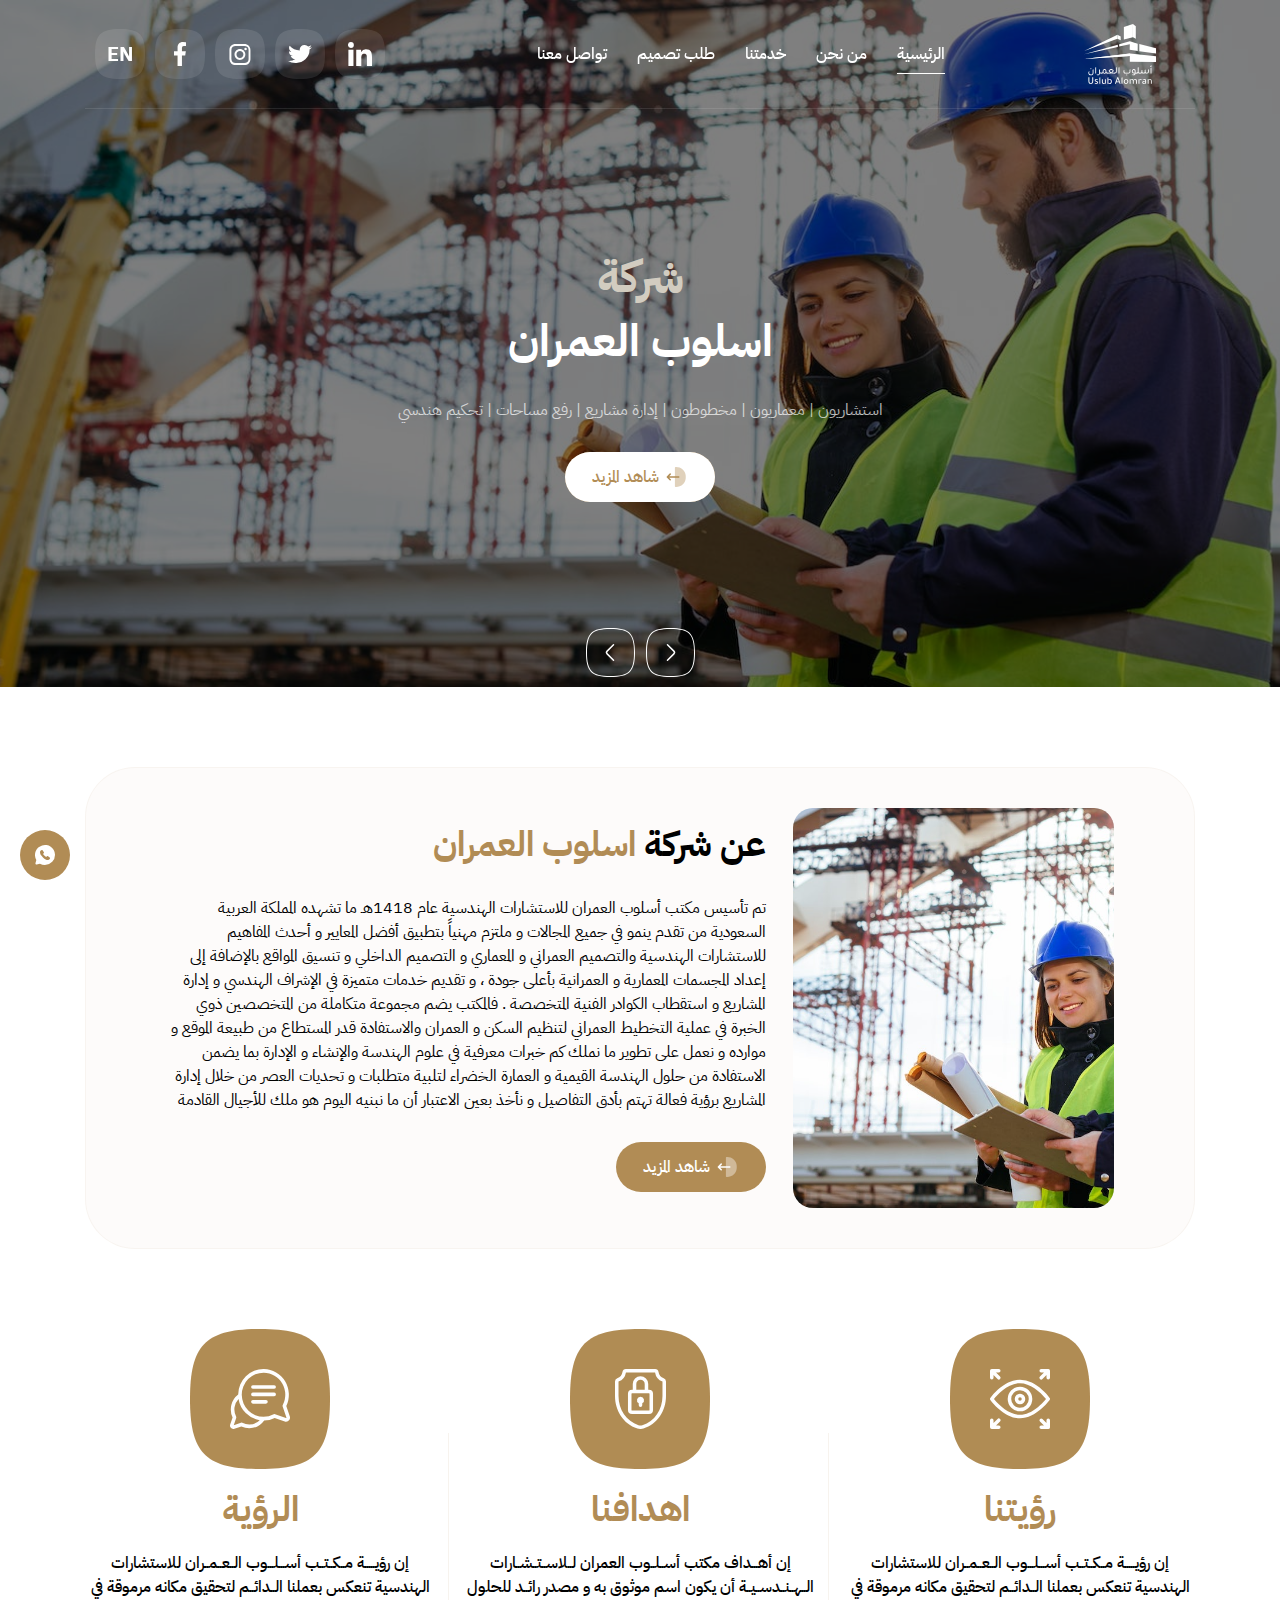
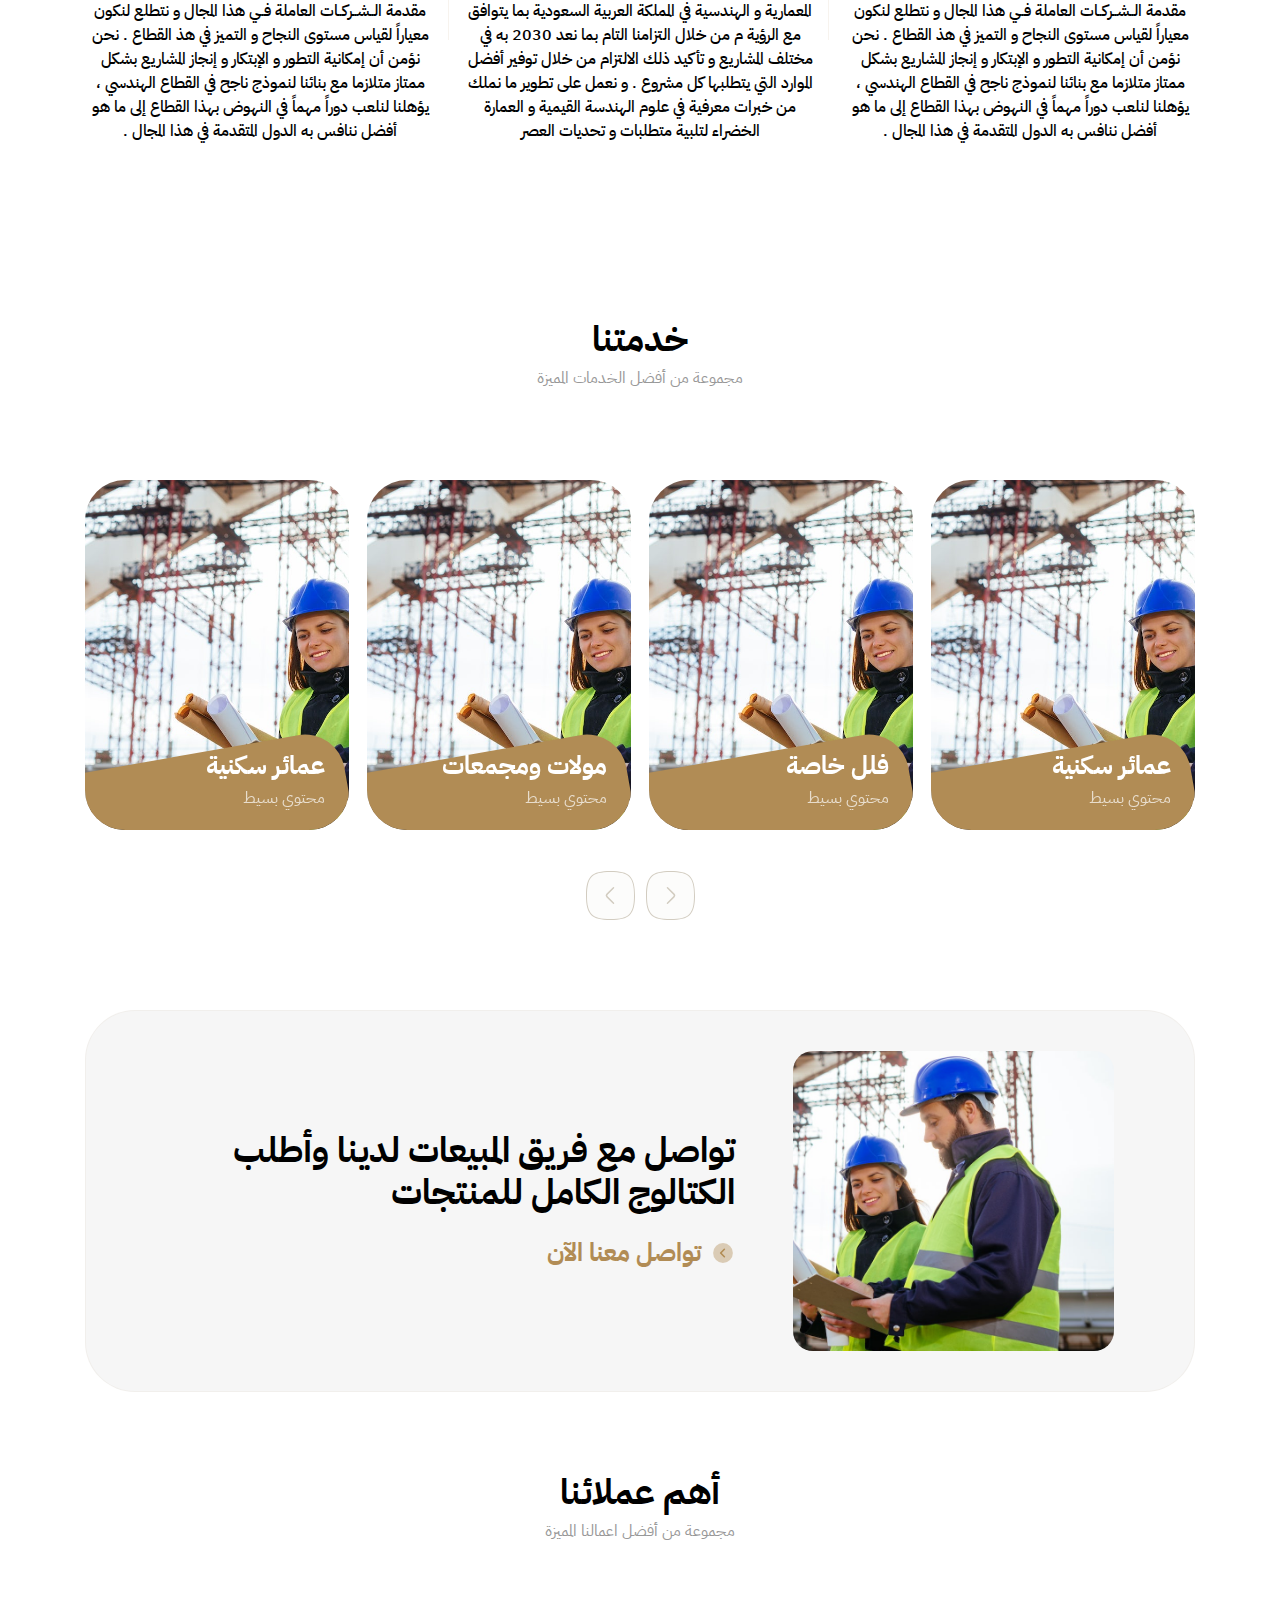
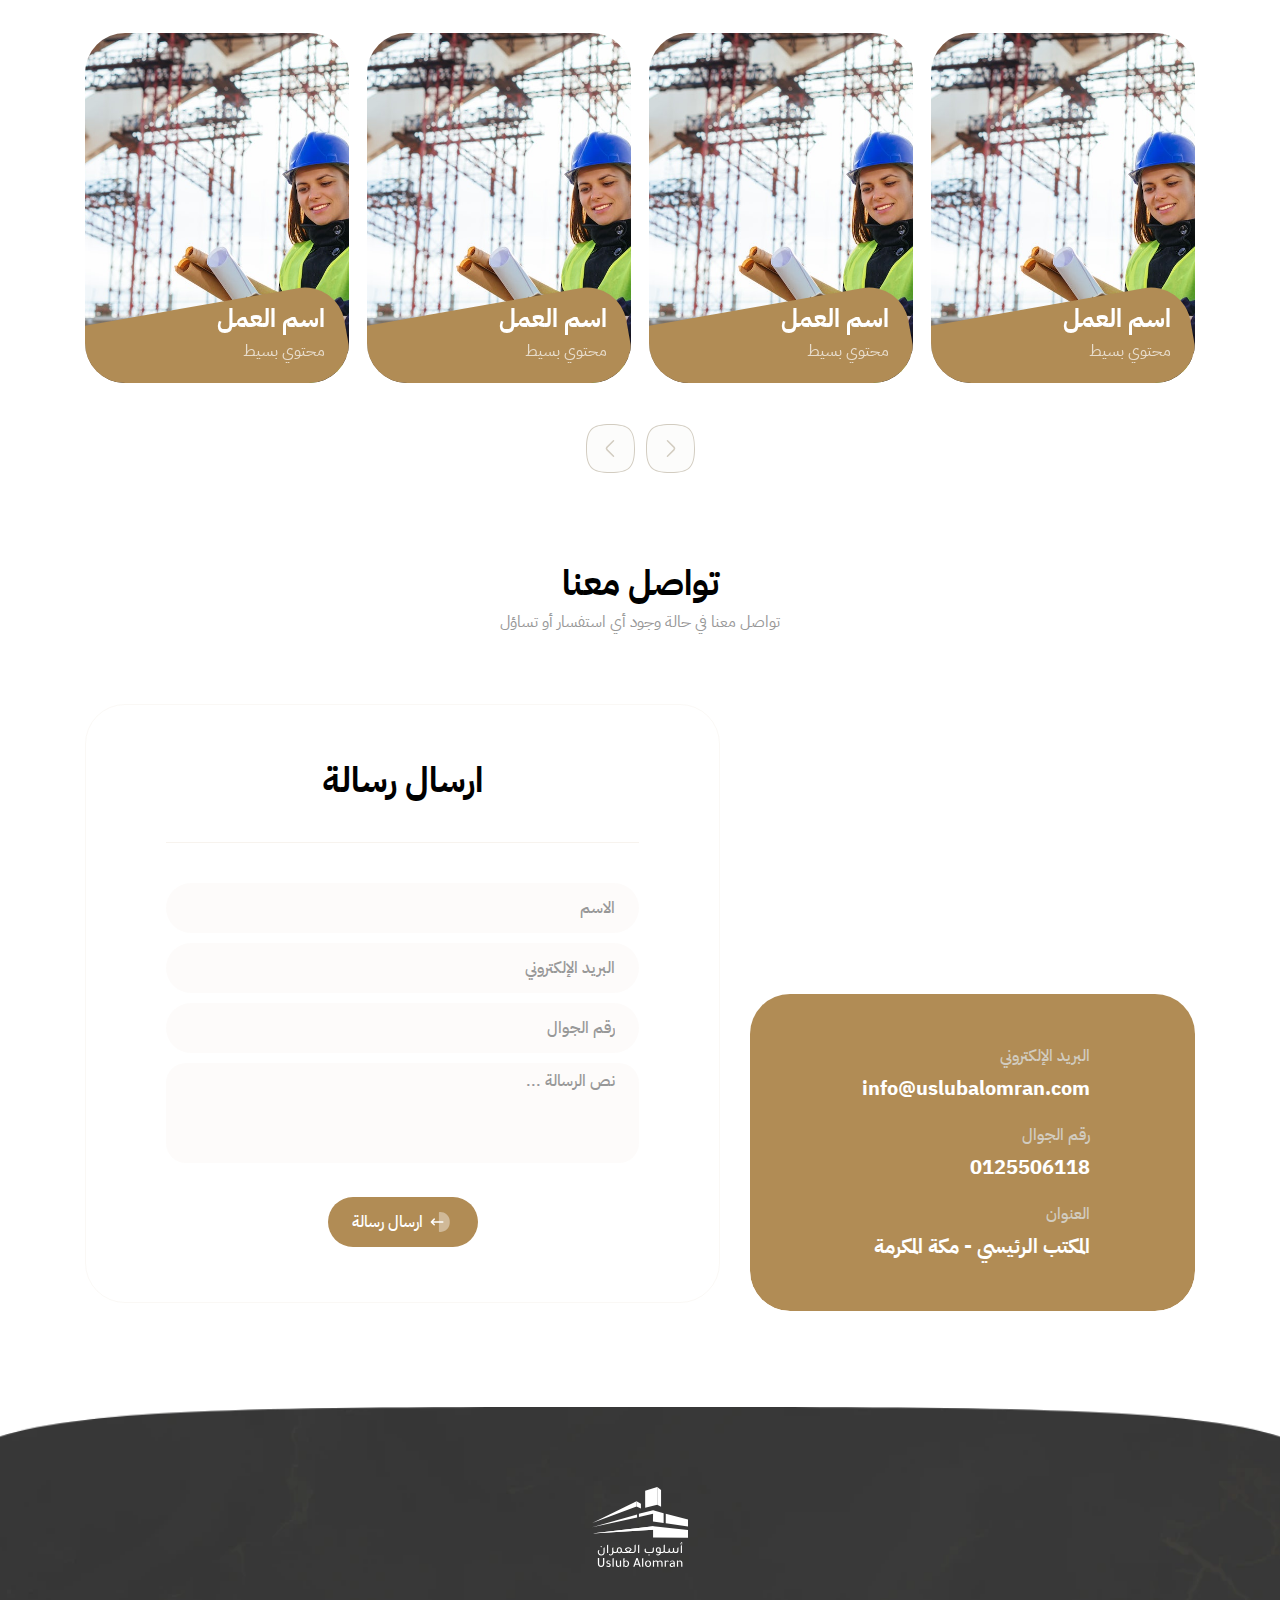
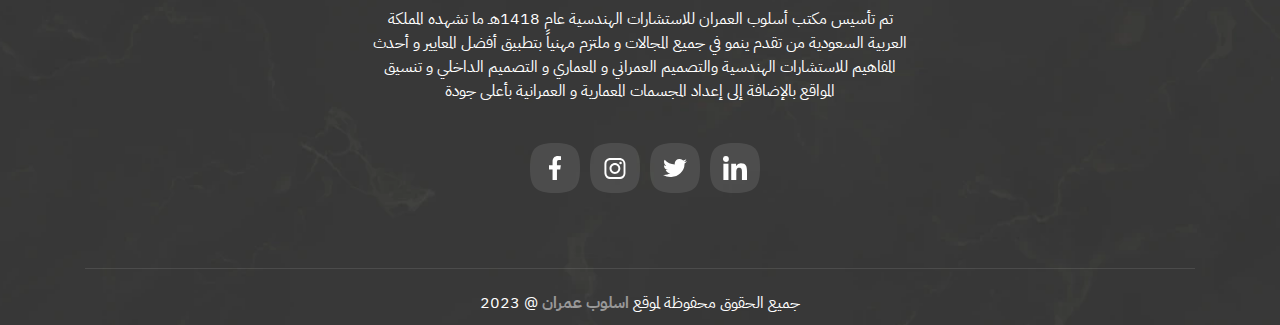
==== commit bd36d4a6: "end data" ====
--- a/index.html
+++ b/index.html
@@ -34,19 +34,19 @@
           <div class="nav-contain">
             <ul class="navbar-nav">
               <li class="nav-item">
-                <a href="#" class="nav-link active">
+                <a href="index.html" class="nav-link active">
                   الرئيسية
                 </a>
               </li>
   
               <li class="nav-item">
-                <a href="#" class="nav-link">
+                <a href="about-us.html" class="nav-link">
                   من نحن
                 </a>
               </li>
   
               <li class="nav-item">
-                <a href="#" class="nav-link">
+                <a href="services.html" class="nav-link">
                   خدمتنا
                 </a>
               </li>
@@ -58,7 +58,7 @@
               </li>
   
               <li class="nav-item">
-                <a href="#" class="nav-link">
+                <a href="contact-us.html" class="nav-link">
                   تواصل معنا
                 </a>
               </li>
@@ -90,7 +90,7 @@
               </li>
   
               <li>
-                <a href="#" class="icon">
+                <a href="en/index.html" class="icon">
                   <span>
                     EN
                   </span>
@@ -122,7 +122,7 @@
                       استشاريون | معماريون | مخطوطون | إدارة مشاريع | رفع مساحات | تحكيم هندسي
                     </p>
   
-                    <a href="#" class="custom-btn light-color">
+                    <a href="about-us.html" class="custom-btn light-color">
                       <img src="assets/images/icons/left_arrow.svg" loading="lazy" alt="" />
   
                       <span>
@@ -150,7 +150,7 @@
                       استشاريون | معماريون | مخطوطون | إدارة مشاريع | رفع مساحات | تحكيم هندسي
                     </p>
   
-                    <a href="#" class="custom-btn light-color">
+                    <a href="about-us.html" class="custom-btn light-color">
                       <img src="assets/images/icons/left_arrow.svg" loading="lazy" alt="" />
   
                       <span>
@@ -178,7 +178,7 @@
                       استشاريون | معماريون | مخطوطون | إدارة مشاريع | رفع مساحات | تحكيم هندسي
                     </p>
   
-                    <a href="#" class="custom-btn light-color">
+                    <a href="about-us.html" class="custom-btn light-color">
                       <img src="assets/images/icons/left_arrow.svg" loading="lazy" alt="" />
   
                       <span>
